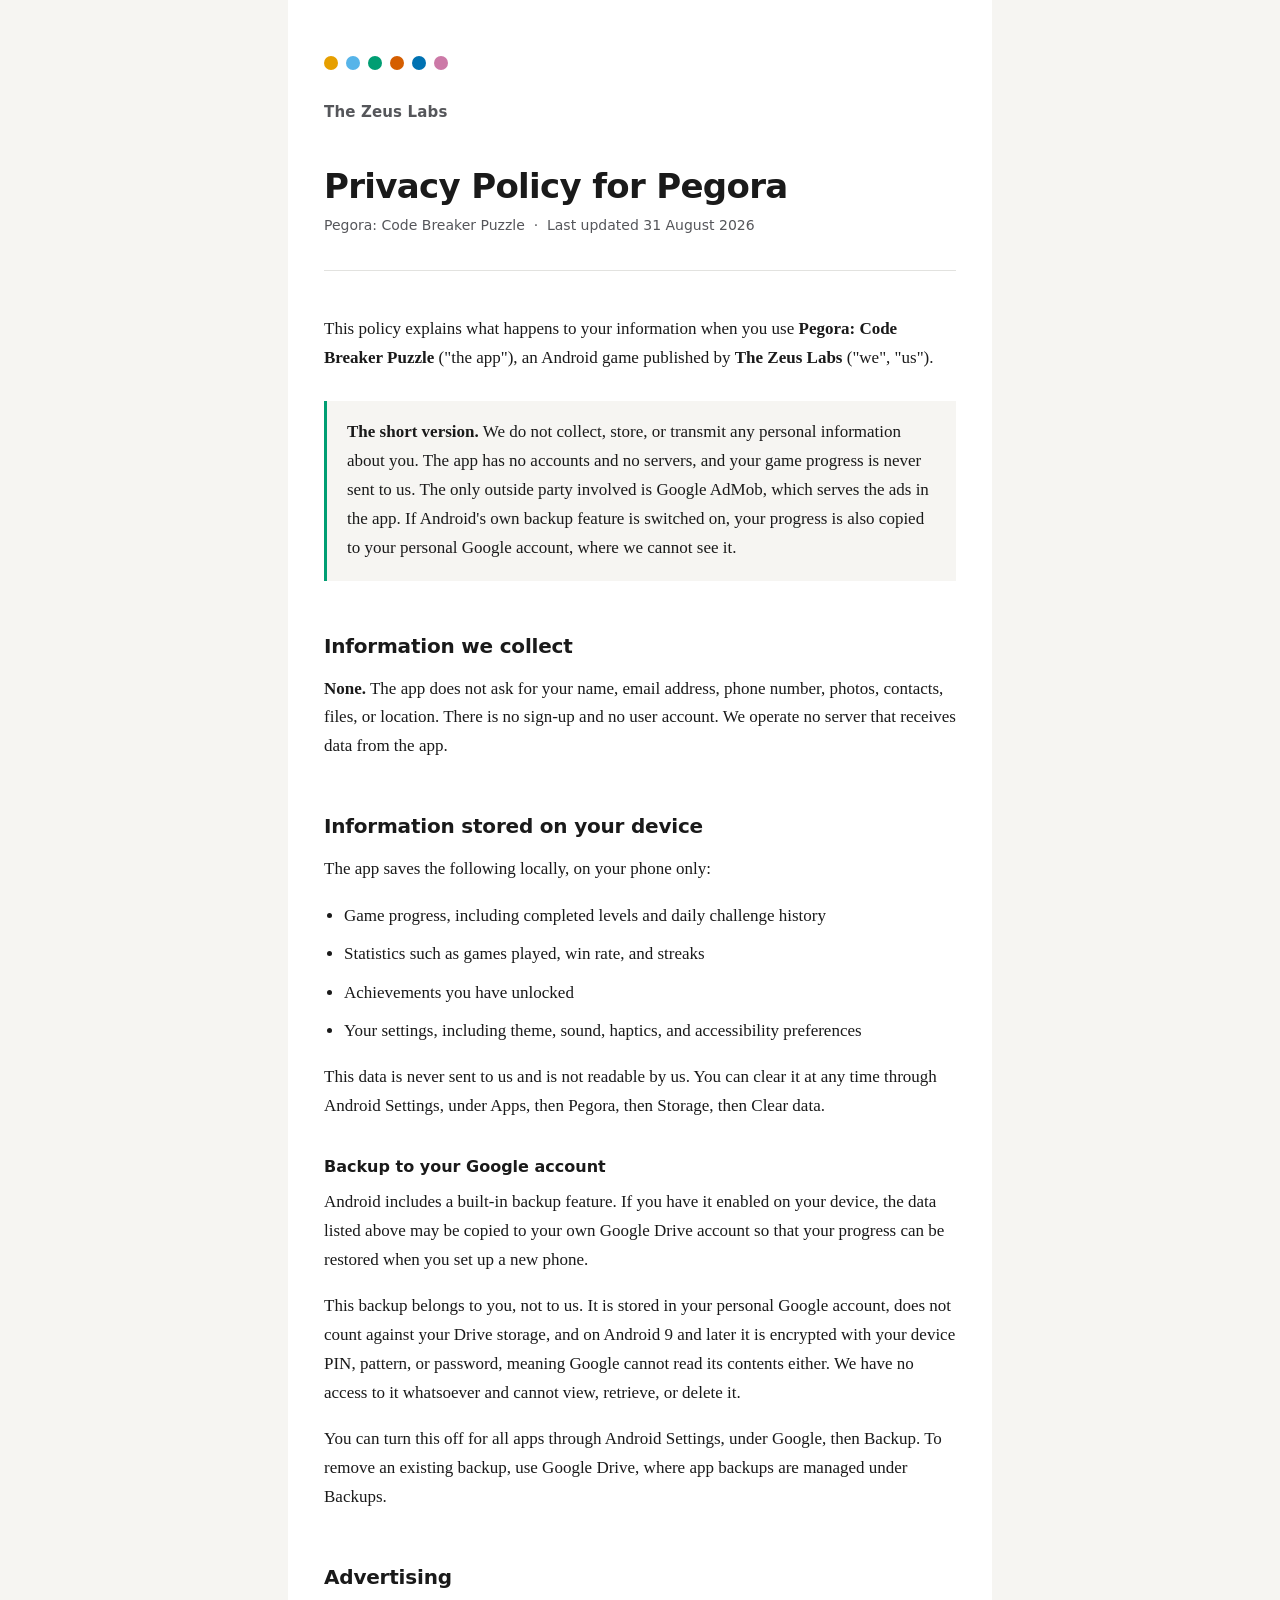
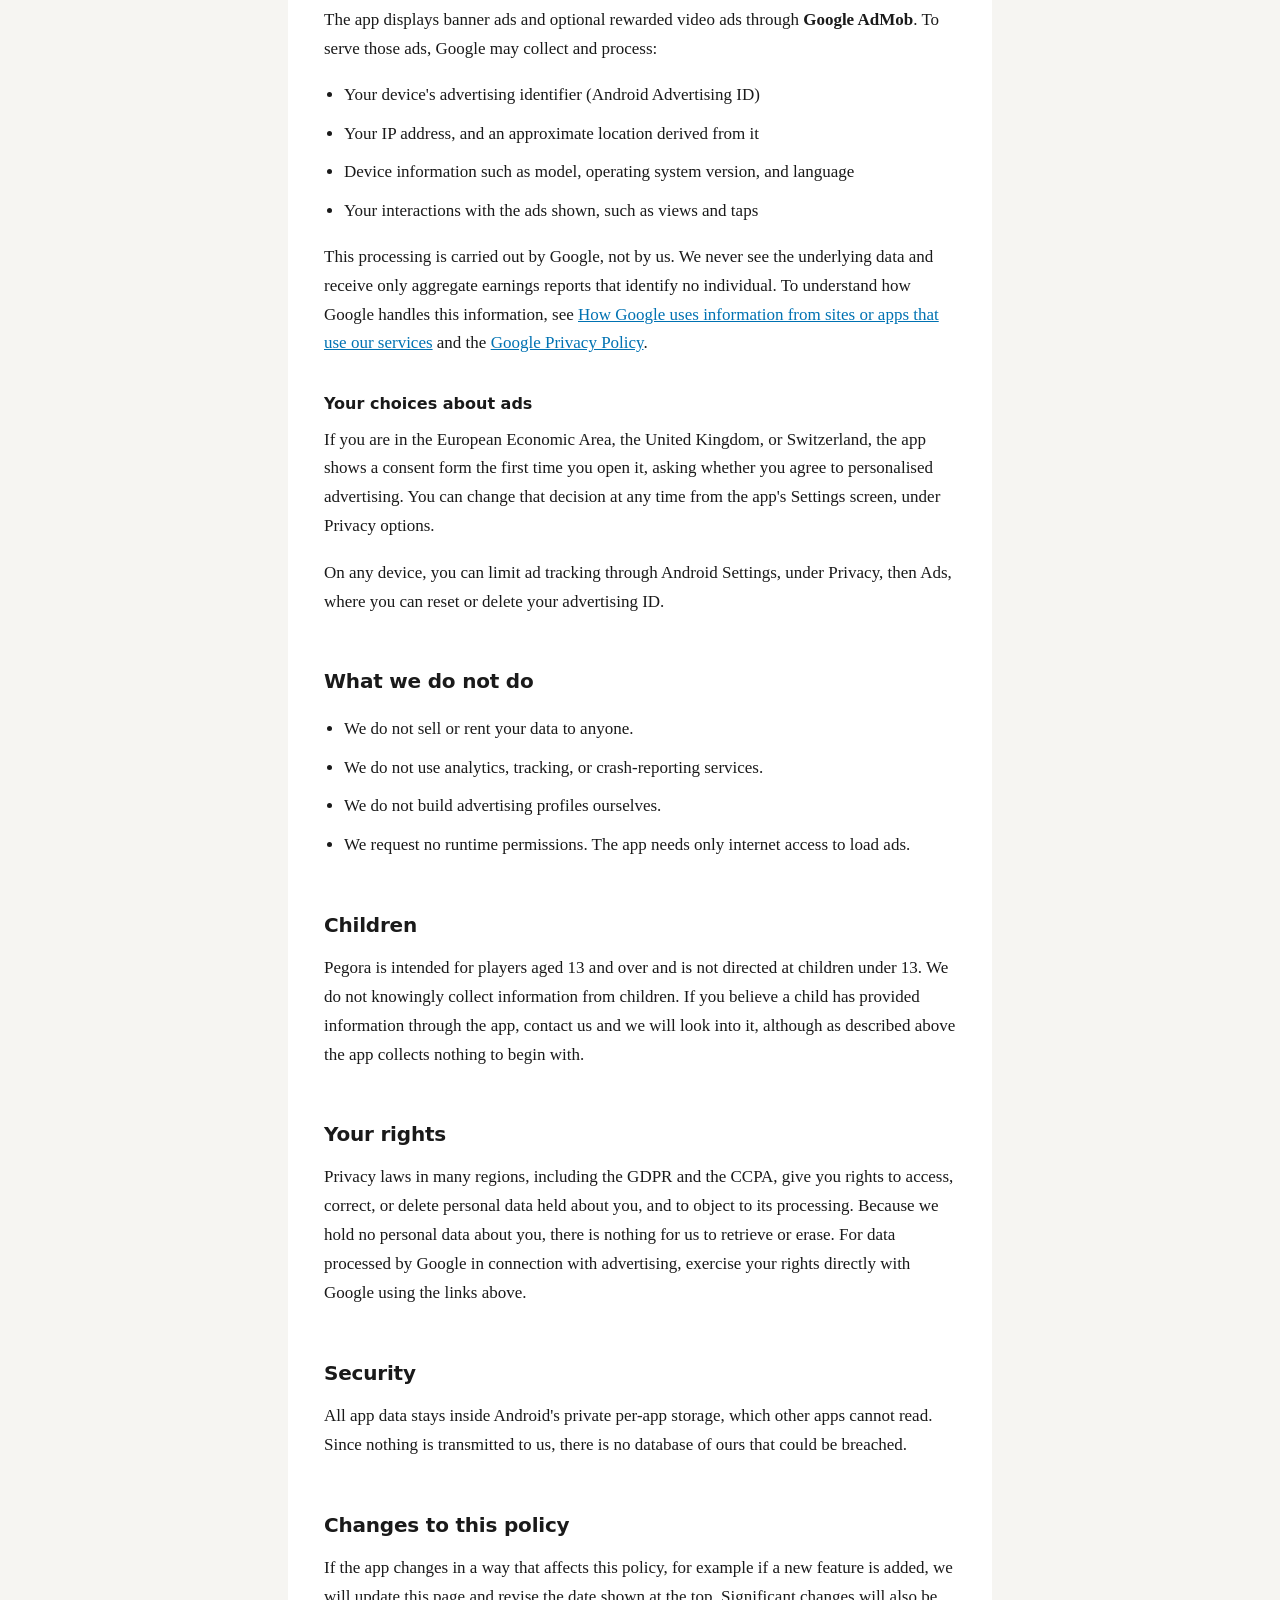
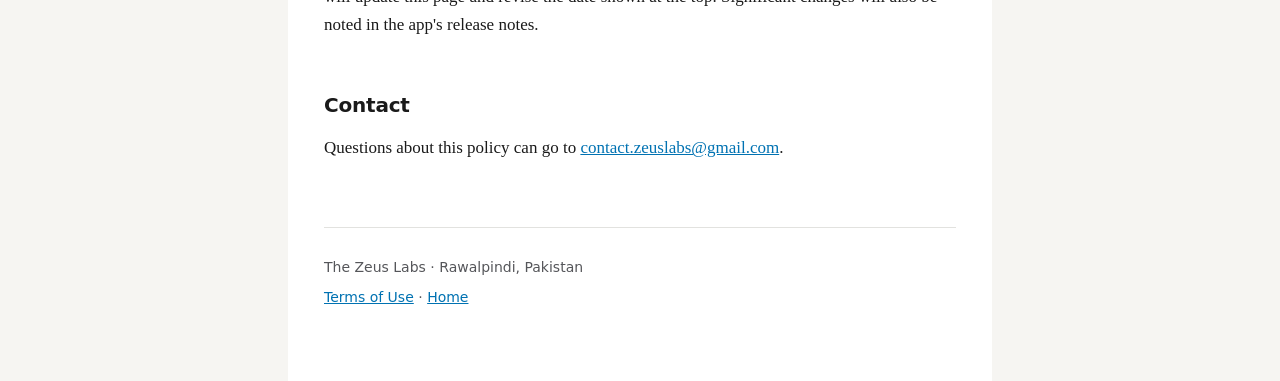
==== privacy.html @ e7b8aac3 "Add files via upload" ====
<!DOCTYPE html>
<html lang="en">
<head>
<meta charset="utf-8">
<meta name="viewport" content="width=device-width, initial-scale=1">
<title>Privacy Policy — Pegora | The Zeus Labs</title>
<meta name="description" content="Privacy policy for Pegora: Code Breaker Puzzle, an Android game by The Zeus Labs.">
<link rel="stylesheet" href="style.css">
</head>
<body>
<main class="sheet">

  <div class="pegs" aria-hidden="true">
    <span></span><span></span><span></span><span></span><span></span><span></span>
  </div>

  <a class="brand" href="index.html">The Zeus Labs</a>

  <h1>Privacy Policy for Pegora</h1>
  <p class="meta">Pegora: Code Breaker Puzzle &nbsp;·&nbsp; Last updated 31 August 2026</p>

  <p>This policy explains what happens to your information when you use <strong>Pegora: Code Breaker Puzzle</strong> ("the app"), an Android game published by <strong>The Zeus Labs</strong> ("we", "us").</p>

  <div class="callout">
    <p><strong>The short version.</strong> We do not collect, store, or transmit any personal information about you. The app has no accounts and no servers, and your game progress is never sent to us. The only outside party involved is Google AdMob, which serves the ads in the app. If Android's own backup feature is switched on, your progress is also copied to your personal Google account, where we cannot see it.</p>
  </div>

  <h2>Information we collect</h2>

  <p><strong>None.</strong> The app does not ask for your name, email address, phone number, photos, contacts, files, or location. There is no sign-up and no user account. We operate no server that receives data from the app.</p>

  <h2>Information stored on your device</h2>

  <p>The app saves the following locally, on your phone only:</p>
  <ul>
    <li>Game progress, including completed levels and daily challenge history</li>
    <li>Statistics such as games played, win rate, and streaks</li>
    <li>Achievements you have unlocked</li>
    <li>Your settings, including theme, sound, haptics, and accessibility preferences</li>
  </ul>

  <p>This data is never sent to us and is not readable by us. You can clear it at any time through Android Settings, under Apps, then Pegora, then Storage, then Clear data.</p>

  <h3>Backup to your Google account</h3>

  <p>Android includes a built-in backup feature. If you have it enabled on your device, the data listed above may be copied to your own Google Drive account so that your progress can be restored when you set up a new phone.</p>

  <p>This backup belongs to you, not to us. It is stored in your personal Google account, does not count against your Drive storage, and on Android 9 and later it is encrypted with your device PIN, pattern, or password, meaning Google cannot read its contents either. We have no access to it whatsoever and cannot view, retrieve, or delete it.</p>

  <p>You can turn this off for all apps through Android Settings, under Google, then Backup. To remove an existing backup, use Google Drive, where app backups are managed under Backups.</p>

  <h2>Advertising</h2>

  <p>The app displays banner ads and optional rewarded video ads through <strong>Google AdMob</strong>. To serve those ads, Google may collect and process:</p>
  <ul>
    <li>Your device's advertising identifier (Android Advertising ID)</li>
    <li>Your IP address, and an approximate location derived from it</li>
    <li>Device information such as model, operating system version, and language</li>
    <li>Your interactions with the ads shown, such as views and taps</li>
  </ul>

  <p>This processing is carried out by Google, not by us. We never see the underlying data and receive only aggregate earnings reports that identify no individual. To understand how Google handles this information, see <a href="https://policies.google.com/technologies/partner-sites" rel="noopener">How Google uses information from sites or apps that use our services</a> and the <a href="https://policies.google.com/privacy" rel="noopener">Google Privacy Policy</a>.</p>

  <h3>Your choices about ads</h3>

  <p>If you are in the European Economic Area, the United Kingdom, or Switzerland, the app shows a consent form the first time you open it, asking whether you agree to personalised advertising. You can change that decision at any time from the app's Settings screen, under Privacy options.</p>

  <p>On any device, you can limit ad tracking through Android Settings, under Privacy, then Ads, where you can reset or delete your advertising ID.</p>

  <h2>What we do not do</h2>

  <ul>
    <li>We do not sell or rent your data to anyone.</li>
    <li>We do not use analytics, tracking, or crash-reporting services.</li>
    <li>We do not build advertising profiles ourselves.</li>
    <li>We request no runtime permissions. The app needs only internet access to load ads.</li>
  </ul>

  <h2>Children</h2>

  <p>Pegora is intended for players aged 13 and over and is not directed at children under 13. We do not knowingly collect information from children. If you believe a child has provided information through the app, contact us and we will look into it, although as described above the app collects nothing to begin with.</p>

  <h2>Your rights</h2>

  <p>Privacy laws in many regions, including the GDPR and the CCPA, give you rights to access, correct, or delete personal data held about you, and to object to its processing. Because we hold no personal data about you, there is nothing for us to retrieve or erase. For data processed by Google in connection with advertising, exercise your rights directly with Google using the links above.</p>

  <h2>Security</h2>

  <p>All app data stays inside Android's private per-app storage, which other apps cannot read. Since nothing is transmitted to us, there is no database of ours that could be breached.</p>

  <h2>Changes to this policy</h2>

  <p>If the app changes in a way that affects this policy, for example if a new feature is added, we will update this page and revise the date shown at the top. Significant changes will also be noted in the app's release notes.</p>

  <h2>Contact</h2>

  <p>Questions about this policy can go to <a href="mailto:contact.zeuslabs@gmail.com">contact.zeuslabs@gmail.com</a>.</p>

  <footer>
    <p>The Zeus Labs · Rawalpindi, Pakistan</p>
    <p><a href="terms.html">Terms of Use</a> · <a href="index.html">Home</a></p>
  </footer>

</main>
</body>
</html>
---- style.css ----
/* The Zeus Labs — legal pages
   Palette is the Okabe-Ito colour-blind-safe set, the same one Pegora uses in-game. */

:root {
  --ink:        #1a1a1a;
  --ink-soft:   #55565a;
  --rule:       #e2e2df;
  --paper:      #ffffff;
  --shell:      #f6f5f2;
  --link:       #0072b2;

  --peg-1: #e69f00;
  --peg-2: #56b4e9;
  --peg-3: #009e73;
  --peg-4: #d55e00;
  --peg-5: #0072b2;
  --peg-6: #cc79a7;
}

* { box-sizing: border-box; }

html { -webkit-text-size-adjust: 100%; }

body {
  margin: 0;
  background: var(--shell);
  color: var(--ink);
  font: 400 1.0625rem/1.7 Georgia, "Iowan Old Style", "Times New Roman", serif;
}

.sheet {
  max-width: 44rem;
  margin: 0 auto;
  background: var(--paper);
  padding: 3.5rem 2.25rem 4rem;
  min-height: 100vh;
}

/* --- masthead ------------------------------------------------- */

.pegs {
  display: flex;
  gap: .5rem;
  margin-bottom: 1.75rem;
}
.pegs span {
  width: .875rem;
  height: .875rem;
  border-radius: 50%;
  display: block;
}
.pegs span:nth-child(1) { background: var(--peg-1); }
.pegs span:nth-child(2) { background: var(--peg-2); }
.pegs span:nth-child(3) { background: var(--peg-3); }
.pegs span:nth-child(4) { background: var(--peg-4); }
.pegs span:nth-child(5) { background: var(--peg-5); }
.pegs span:nth-child(6) { background: var(--peg-6); }

.brand {
  font-family: system-ui, -apple-system, "Segoe UI", Roboto, sans-serif;
  font-size: .9375rem;
  font-weight: 600;
  letter-spacing: .01em;
  color: var(--ink-soft);
  text-decoration: none;
  display: inline-block;
  margin-bottom: 2.5rem;
}
.brand:hover { color: var(--link); }

h1 {
  font-family: system-ui, -apple-system, "Segoe UI", Roboto, sans-serif;
  font-size: 2.125rem;
  line-height: 1.2;
  font-weight: 700;
  letter-spacing: -.02em;
  margin: 0 0 .5rem;
}

.meta {
  font-family: system-ui, -apple-system, "Segoe UI", Roboto, sans-serif;
  font-size: .875rem;
  color: var(--ink-soft);
  margin: 0 0 2.75rem;
  padding-bottom: 2rem;
  border-bottom: 1px solid var(--rule);
}

/* --- body ----------------------------------------------------- */

h2 {
  font-family: system-ui, -apple-system, "Segoe UI", Roboto, sans-serif;
  font-size: 1.25rem;
  font-weight: 650;
  letter-spacing: -.01em;
  margin: 3rem 0 .75rem;
}

h3 {
  font-family: system-ui, -apple-system, "Segoe UI", Roboto, sans-serif;
  font-size: 1rem;
  font-weight: 650;
  margin: 2rem 0 .5rem;
}

p, li { margin: 0 0 1.1rem; }

ul { padding-left: 1.25rem; }
li { margin-bottom: .6rem; }

a { color: var(--link); }
a:focus-visible,
.brand:focus-visible {
  outline: 2px solid var(--link);
  outline-offset: 3px;
  border-radius: 2px;
}

strong { font-weight: 700; }

.callout {
  background: var(--shell);
  border-left: 3px solid var(--peg-3);
  padding: 1.1rem 1.25rem;
  margin: 1.75rem 0;
}
.callout p:last-child { margin-bottom: 0; }

/* --- index page cards ----------------------------------------- */

.apps { margin-top: 2.5rem; }

.app {
  border-top: 1px solid var(--rule);
  padding: 1.75rem 0;
}
.app:last-child { border-bottom: 1px solid var(--rule); }

.app h2 { margin: 0 0 .4rem; font-size: 1.375rem; }
.app p  { margin: 0 0 .9rem; color: var(--ink-soft); font-size: .9375rem; }

.app-links {
  font-family: system-ui, -apple-system, "Segoe UI", Roboto, sans-serif;
  font-size: .9375rem;
}
.app-links a { margin-right: 1.5rem; }

/* --- footer --------------------------------------------------- */

footer {
  margin-top: 4rem;
  padding-top: 1.75rem;
  border-top: 1px solid var(--rule);
  font-family: system-ui, -apple-system, "Segoe UI", Roboto, sans-serif;
  font-size: .875rem;
  color: var(--ink-soft);
}
footer p { margin: 0 0 .4rem; }

@media (max-width: 34rem) {
  .sheet { padding: 2.5rem 1.375rem 3rem; }
  h1 { font-size: 1.75rem; }
  body { font-size: 1rem; }
}
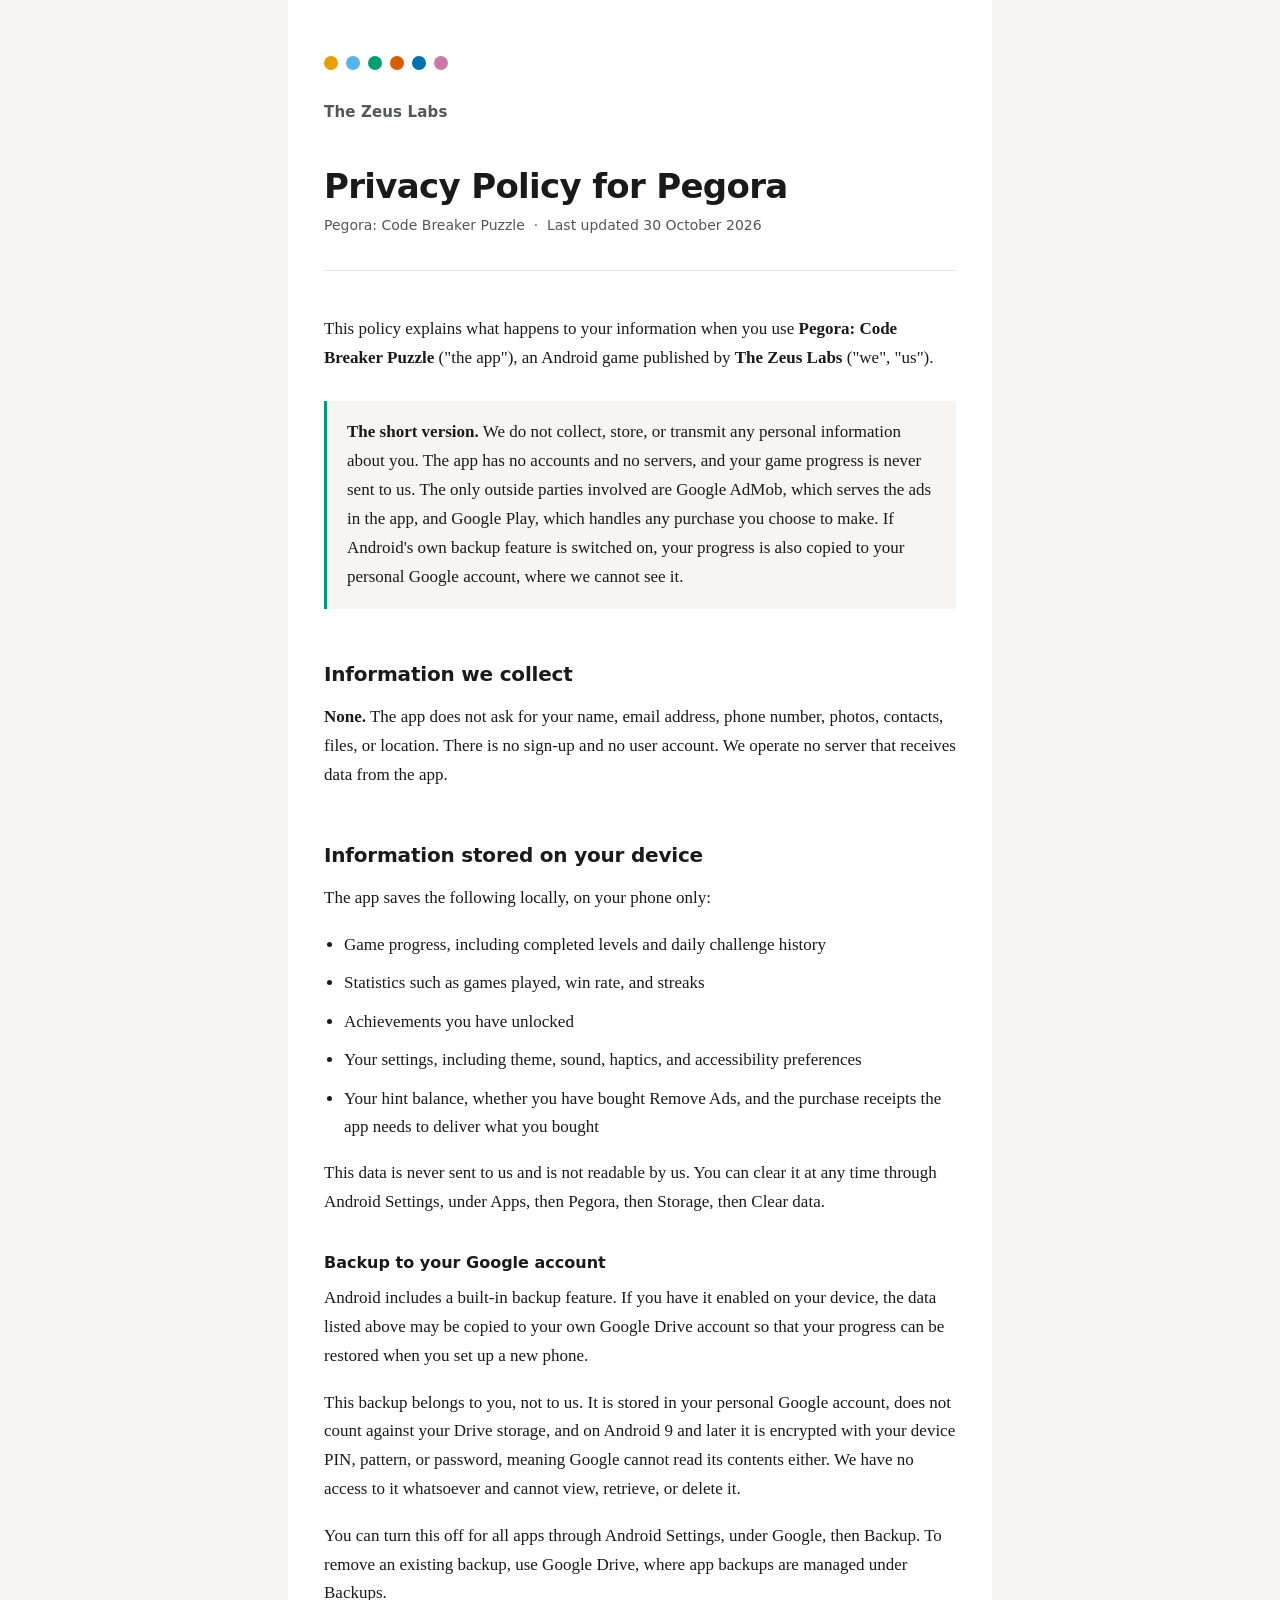
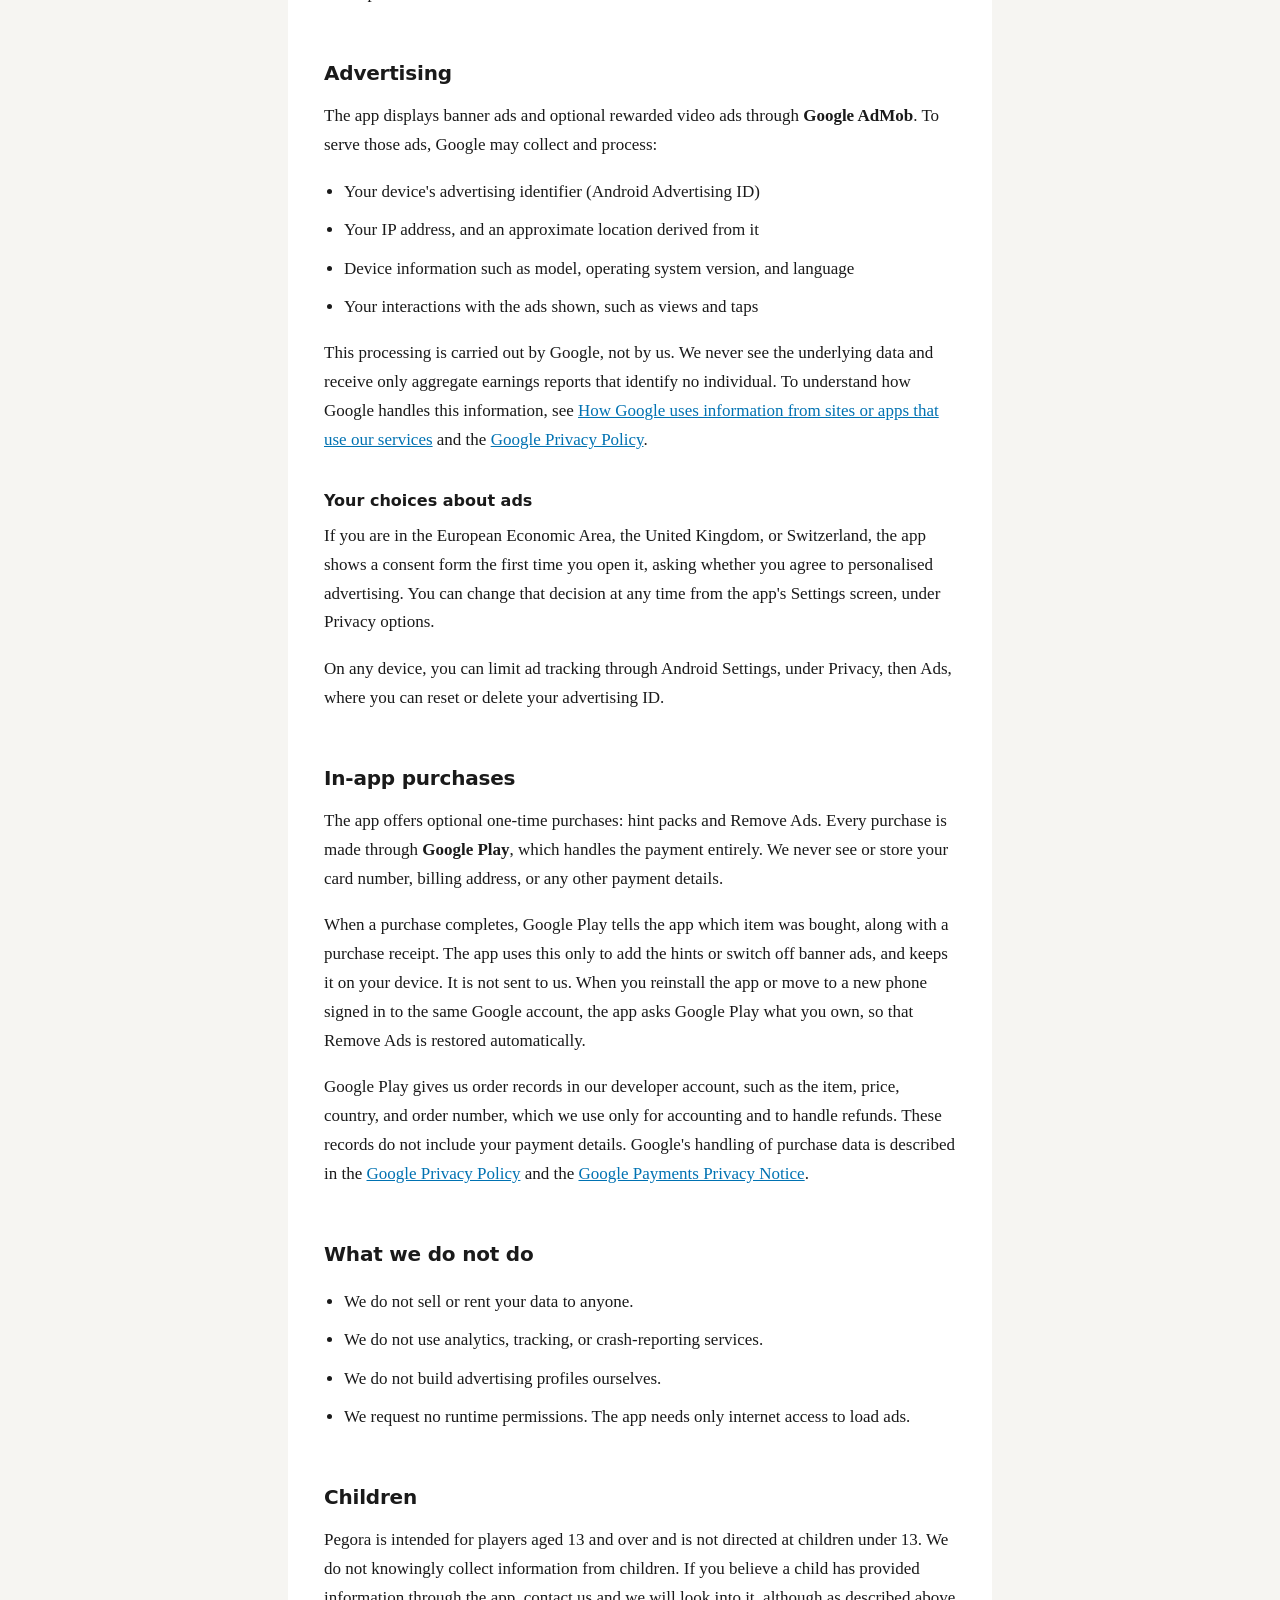
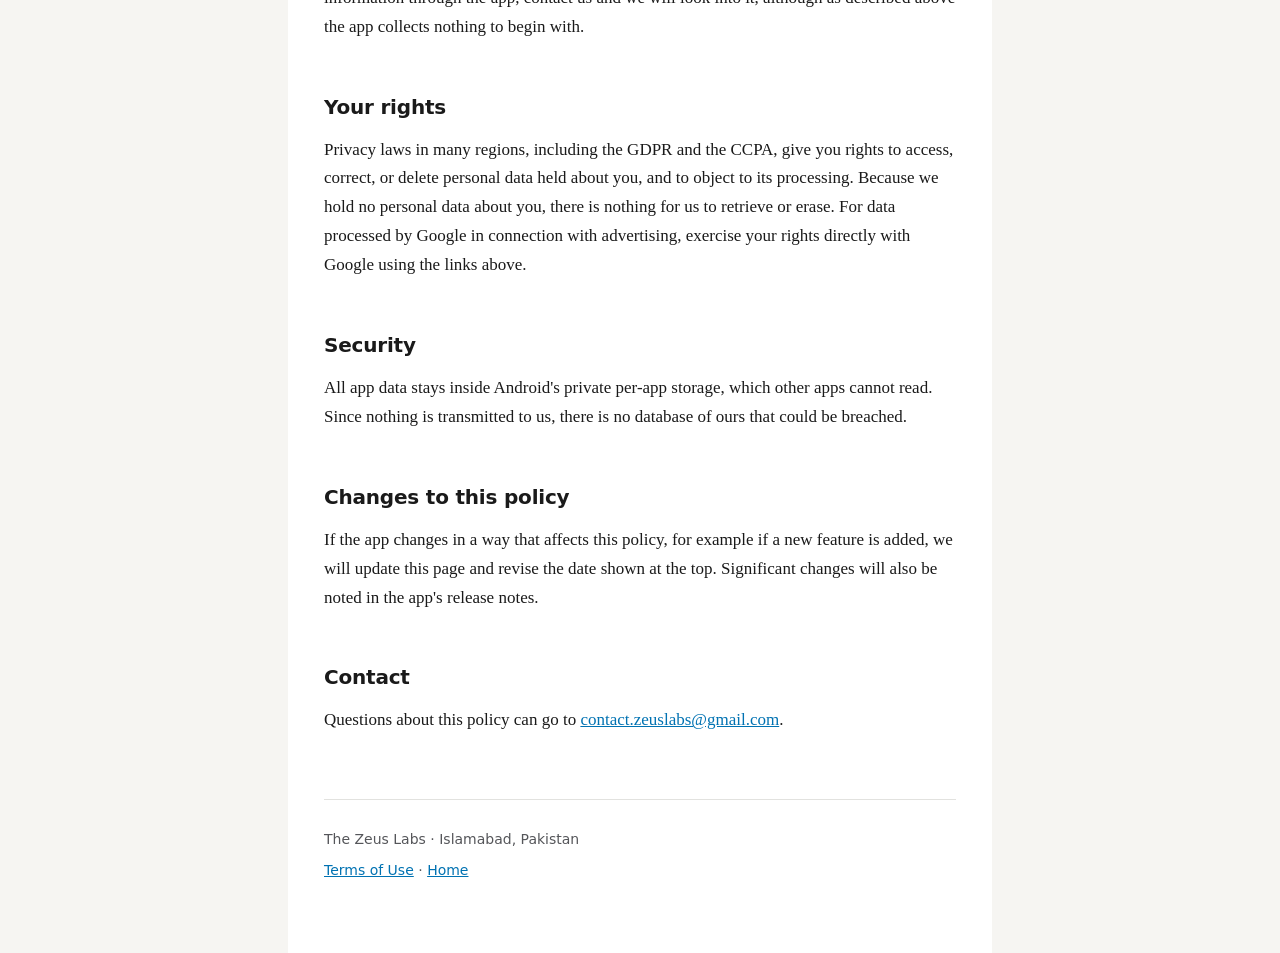
==== commit 476180bd: "Cover in-app purchases, update date, and list Islamabad as the address Co-Authored-By: Claude Opus 5" ====
--- a/privacy.html
+++ b/privacy.html
@@ -17,12 +17,12 @@
   <a class="brand" href="index.html">The Zeus Labs</a>
 
   <h1>Privacy Policy for Pegora</h1>
-  <p class="meta">Pegora: Code Breaker Puzzle &nbsp;·&nbsp; Last updated 31 August 2026</p>
+  <p class="meta">Pegora: Code Breaker Puzzle &nbsp;·&nbsp; Last updated 30 October 2026</p>
 
   <p>This policy explains what happens to your information when you use <strong>Pegora: Code Breaker Puzzle</strong> ("the app"), an Android game published by <strong>The Zeus Labs</strong> ("we", "us").</p>
 
   <div class="callout">
-    <p><strong>The short version.</strong> We do not collect, store, or transmit any personal information about you. The app has no accounts and no servers, and your game progress is never sent to us. The only outside party involved is Google AdMob, which serves the ads in the app. If Android's own backup feature is switched on, your progress is also copied to your personal Google account, where we cannot see it.</p>
+    <p><strong>The short version.</strong> We do not collect, store, or transmit any personal information about you. The app has no accounts and no servers, and your game progress is never sent to us. The only outside parties involved are Google AdMob, which serves the ads in the app, and Google Play, which handles any purchase you choose to make. If Android's own backup feature is switched on, your progress is also copied to your personal Google account, where we cannot see it.</p>
   </div>
 
   <h2>Information we collect</h2>
@@ -37,6 +37,7 @@
     <li>Statistics such as games played, win rate, and streaks</li>
     <li>Achievements you have unlocked</li>
     <li>Your settings, including theme, sound, haptics, and accessibility preferences</li>
+    <li>Your hint balance, whether you have bought Remove Ads, and the purchase receipts the app needs to deliver what you bought</li>
   </ul>
 
   <p>This data is never sent to us and is not readable by us. You can clear it at any time through Android Settings, under Apps, then Pegora, then Storage, then Clear data.</p>
@@ -66,6 +67,14 @@
   <p>If you are in the European Economic Area, the United Kingdom, or Switzerland, the app shows a consent form the first time you open it, asking whether you agree to personalised advertising. You can change that decision at any time from the app's Settings screen, under Privacy options.</p>
 
   <p>On any device, you can limit ad tracking through Android Settings, under Privacy, then Ads, where you can reset or delete your advertising ID.</p>
+
+  <h2>In-app purchases</h2>
+
+  <p>The app offers optional one-time purchases: hint packs and Remove Ads. Every purchase is made through <strong>Google Play</strong>, which handles the payment entirely. We never see or store your card number, billing address, or any other payment details.</p>
+
+  <p>When a purchase completes, Google Play tells the app which item was bought, along with a purchase receipt. The app uses this only to add the hints or switch off banner ads, and keeps it on your device. It is not sent to us. When you reinstall the app or move to a new phone signed in to the same Google account, the app asks Google Play what you own, so that Remove Ads is restored automatically.</p>
+
+  <p>Google Play gives us order records in our developer account, such as the item, price, country, and order number, which we use only for accounting and to handle refunds. These records do not include your payment details. Google's handling of purchase data is described in the <a href="https://policies.google.com/privacy" rel="noopener">Google Privacy Policy</a> and the <a href="https://payments.google.com/payments/apis-secure/u/0/get_legal_document?ldo=0&amp;ldt=privacynotice" rel="noopener">Google Payments Privacy Notice</a>.</p>
 
   <h2>What we do not do</h2>
 
@@ -97,7 +106,7 @@
   <p>Questions about this policy can go to <a href="mailto:contact.zeuslabs@gmail.com">contact.zeuslabs@gmail.com</a>.</p>
 
   <footer>
-    <p>The Zeus Labs · Rawalpindi, Pakistan</p>
+    <p>The Zeus Labs · Islamabad, Pakistan</p>
     <p><a href="terms.html">Terms of Use</a> · <a href="index.html">Home</a></p>
   </footer>
 
